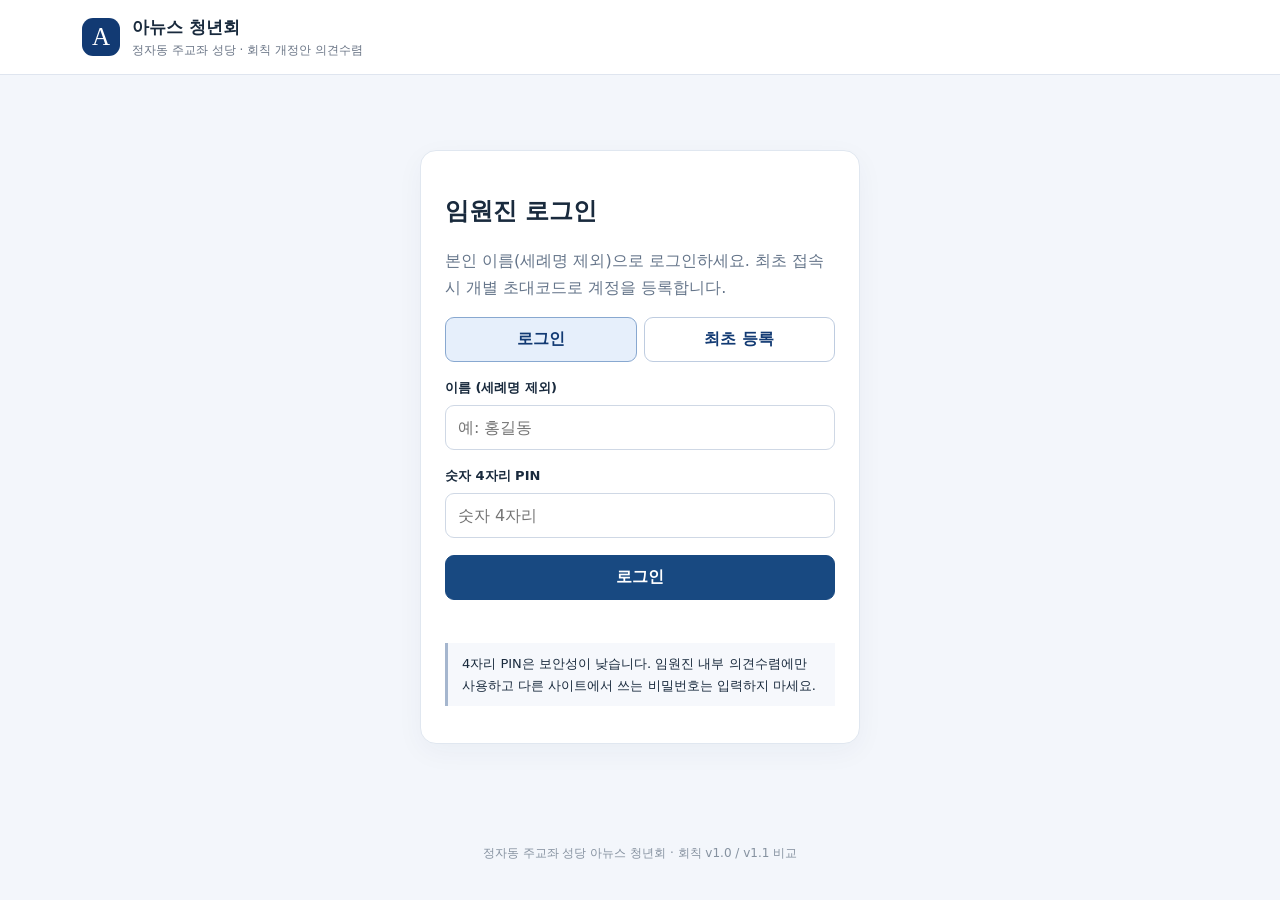
==== index.html @ dc1d7969 "Add files via upload" ====
<!doctype html><html lang="ko"><head><meta charset="utf-8"><meta name="viewport" content="width=device-width,initial-scale=1"><meta name="theme-color" content="#12325e"><title>아뉴스 청년회 | 회칙 개정안 의견수렴</title><link rel="stylesheet" href="styles.css"></head><body><header><div class="container top"><div class="brand"><span class="mark">A</span><div><strong>아뉴스 청년회</strong><small>정자동 주교좌 성당 · 회칙 개정안 의견수렴</small></div></div><button id="logout" class="ghost hidden">로그아웃</button></div></header><main id="app" class="container"></main><footer class="sitefoot">정자동 주교좌 성당 아뉴스 청년회 · 회칙 v1.0 / v1.1 비교</footer><script src="config.js"></script><script src="app.js"></script></body></html>
---- styles.css ----
:root{font-family:system-ui,-apple-system,'Noto Sans KR',sans-serif;color:#192a3d;background:#f3f6fb}*{box-sizing:border-box}body{margin:0}header{background:#fff;border-bottom:1px solid #dfe5ef}.container{max-width:1160px;margin:auto;padding:0 22px}.top{display:flex;justify-content:space-between;align-items:center;min-height:74px}.brand{display:flex;align-items:center;gap:12px}.brand strong{display:block;font-size:17px}.brand small{display:block;color:#6a7586;font-size:12px;margin-top:3px}.mark{background:#123a73;color:white;width:38px;height:38px;border-radius:11px;display:grid;place-items:center;font-family:serif;font-size:25px}main{padding-top:30px!important;min-height:calc(100vh - 150px)}.card{background:white;border:1px solid #e0e7f0;border-radius:16px;box-shadow:0 8px 28px #19395e0b;padding:24px}.login{max-width:440px;margin:5vh auto}.muted{color:#65758a}.tiny{font-size:12px}.lead{line-height:1.7}.field{margin:17px 0}.field label{display:block;font-size:13px;font-weight:700;margin-bottom:8px}input,textarea{width:100%;font:inherit;padding:12px;border:1px solid #cfd8e5;border-radius:9px;background:white}textarea{min-height:96px;resize:vertical}button{font:inherit;cursor:pointer;padding:11px 17px;border-radius:9px;border:1px solid #becce0;background:white;color:#123a73;font-weight:700}button.primary{background:#184981;color:white;border-color:#184981}button:disabled{opacity:.5;cursor:not-allowed}.ghost{border:0}.hidden{display:none!important}.full{width:100%}.switch{display:flex;gap:7px}.switch button{flex:1}.switch button.active{background:#e6effb;border-color:#88a8d0}.headrow{display:flex;justify-content:space-between;gap:10px;align-items:center}.tag{display:inline-block;border-radius:99px;background:#e7f0fb;color:#215a9d;font-size:12px;padding:5px 10px}.tag.no{background:#edf1f6;color:#647386}.chapters{display:flex;gap:6px;flex-wrap:wrap;margin:16px 0}.chapters button{padding:8px 12px}.chapters button.active{background:#164981;color:white}.meter{height:7px;background:#dde5f0;border-radius:99px;overflow:hidden;margin:12px 0}.meter span{display:block;height:100%;background:#286ab0;transition:width .2s}.compare{display:grid;grid-template-columns:1fr 1fr;gap:16px;margin:16px 0}.paper{border:1px solid #d8e2ef;border-radius:12px;padding:18px;min-width:0;background:#f9fbfe}.paper.new{background:#f2f7ff;border-color:#c8ddf6}.paper h3{font-size:14px;margin:0 0 15px;color:#365b8b}.paper pre{white-space:pre-wrap;word-break:keep-all;overflow-wrap:anywhere;line-height:1.85;font-family:inherit;font-size:14px;margin:0}.added{background:#c9ecd7;border-radius:3px}.removed{background:#fbd2d1;border-radius:3px}.effect{padding:14px;border-radius:10px;background:#e8f0fc;margin-top:18px;line-height:1.65;font-size:13px}.review{margin:18px 0}.choices{display:flex;gap:16px;flex-wrap:wrap;padding:12px 0}.choices label{cursor:pointer}.choices input{width:auto}.actions{display:flex;justify-content:space-between;gap:8px;margin:20px 0}.success{color:#19744e}.error{color:#ab2b35}.msg{font-size:13px;min-height:18px;margin:12px 0}.chapter-title{font-size:25px;margin:10px 0 5px}.article-nav{display:flex;gap:8px;flex-wrap:wrap;margin:15px 0}.article-nav button.done{background:#e2f4e9;color:#18744b}.sitefoot{font-size:12px;text-align:center;color:#8692a0;padding:20px}.overlay{position:fixed;inset:0;background:#0e1c32a8;display:grid;place-items:center;padding:18px;z-index:5}.modal{width:min(420px,100%);background:white;border-radius:15px;padding:25px}.modal h3{margin-top:0}.spinner{color:#456}.summary{display:grid;grid-template-columns:repeat(3,1fr);gap:12px}.summary .card{text-align:center}.summary strong{display:block;font-size:24px;color:#184981}.smallnote{border-left:3px solid #a5b6ce;padding:10px 14px;background:#f6f8fc;font-size:13px;line-height:1.65}@media(max-width:700px){.container{padding-left:14px;padding-right:14px}.compare{grid-template-columns:1fr}.card{padding:17px}.chapter-title{font-size:22px}.summary{grid-template-columns:1fr 1fr 1fr}.summary .card{padding:13px 4px}.brand small{max-width:240px}.top{min-height:66px}}
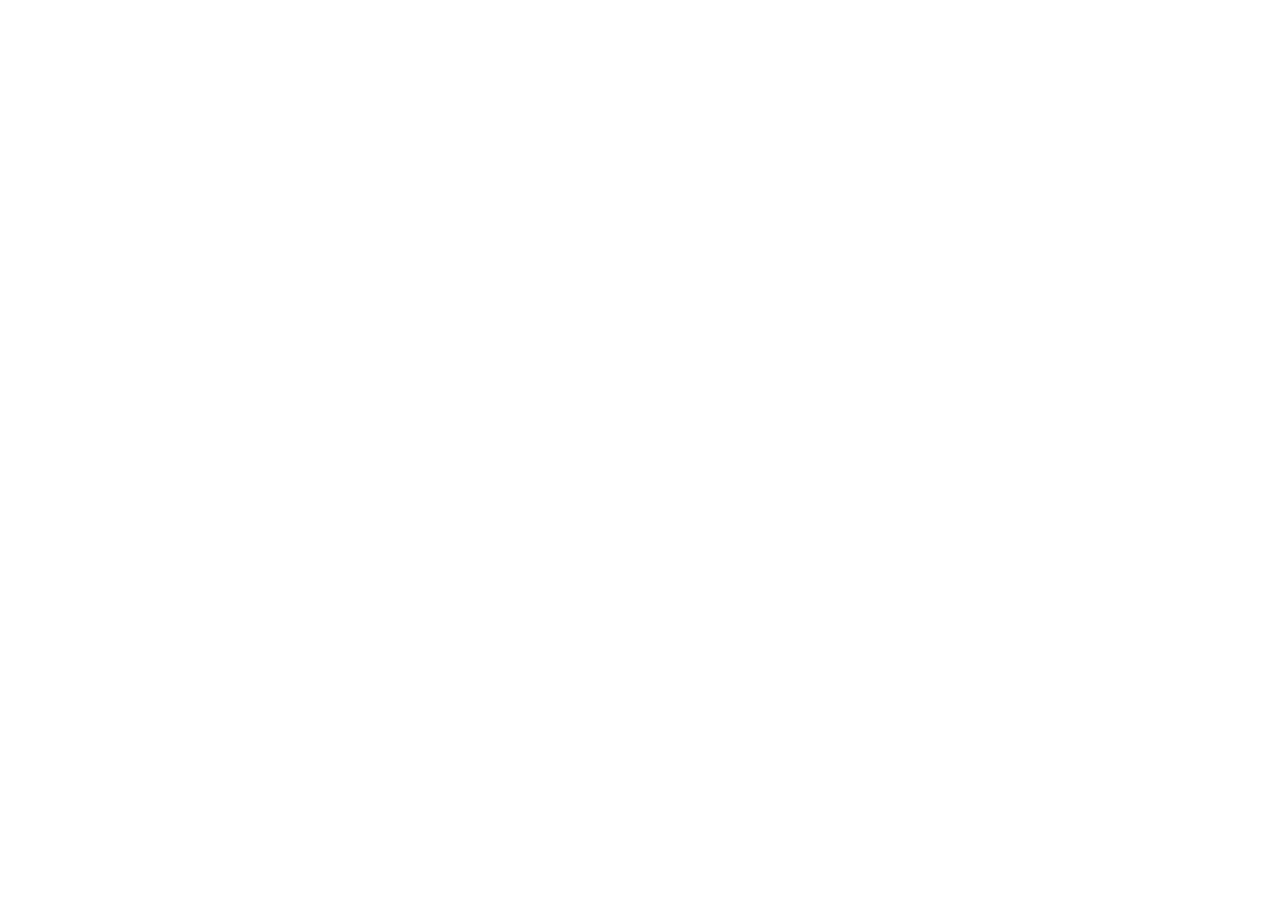
==== commit b1b773c9: "Add files via upload" ====
--- a/index.html
+++ b/index.html
@@ -1 +1,28 @@
-<!doctype html><html lang="ko"><head><meta charset="utf-8"><meta name="viewport" content="width=device-width,initial-scale=1"><meta name="theme-color" content="#12325e"><title>아뉴스 청년회 | 회칙 개정안 의견수렴</title><link rel="stylesheet" href="styles.css"></head><body><header><div class="container top"><div class="brand"><span class="mark">A</span><div><strong>아뉴스 청년회</strong><small>정자동 주교좌 성당 · 회칙 개정안 의견수렴</small></div></div><button id="logout" class="ghost hidden">로그아웃</button></div></header><main id="app" class="container"></main><footer class="sitefoot">정자동 주교좌 성당 아뉴스 청년회 · 회칙 v1.0 / v1.1 비교</footer><script src="config.js"></script><script src="app.js"></script></body></html>
+<!doctype html>
+<html lang="ko">
+<head>
+  <meta charset="utf-8">
+  <meta name="viewport" content="width=device-width, initial-scale=1">
+  <meta name="robots" content="noindex,nofollow">
+  <meta http-equiv="refresh" content="0;url=https://script.google.com/macros/s/AKfycbxZRdDPKUewQtfql9FsXwfWm-kHyslCJG9eWP6ckYBWJ6c8yax0JKam0gEUkAJfDJNKSA/exec">
+  <title>아뉴스 청년회 | 회칙 개정안 의견수렴</title>
+  <style>
+    body{margin:0;min-height:100vh;display:flex;align-items:center;justify-content:center;background:#f3f6fb;color:#193251;font-family:system-ui,-apple-system,'Noto Sans KR',sans-serif}
+    main{max-width:450px;margin:20px;padding:32px;background:#fff;border:1px solid #dbe3ee;border-radius:16px;text-align:center;box-shadow:0 12px 30px #0e29500b}
+    h1{font-size:23px;margin:0 0 12px}p{line-height:1.7;color:#55677e}a{display:inline-block;padding:12px 16px;border-radius:8px;background:#194b84;color:white;text-decoration:none;font-weight:600}
+  </style>
+  <script>
+    (function(){
+      var target='https://script.google.com/macros/s/AKfycbxZRdDPKUewQtfql9FsXwfWm-kHyslCJG9eWP6ckYBWJ6c8yax0JKam0gEUkAJfDJNKSA/exec';
+      window.location.replace(target);
+    })();
+  </script>
+</head>
+<body>
+  <main>
+    <h1>아뉴스 청년회</h1>
+    <p>회칙 개정안 의견수렴 홈페이지로 이동하고 있습니다.</p>
+    <a href="https://script.google.com/macros/s/AKfycbxZRdDPKUewQtfql9FsXwfWm-kHyslCJG9eWP6ckYBWJ6c8yax0JKam0gEUkAJfDJNKSA/exec">자동 이동하지 않으면 여기를 클릭하세요</a>
+  </main>
+</body>
+</html>
